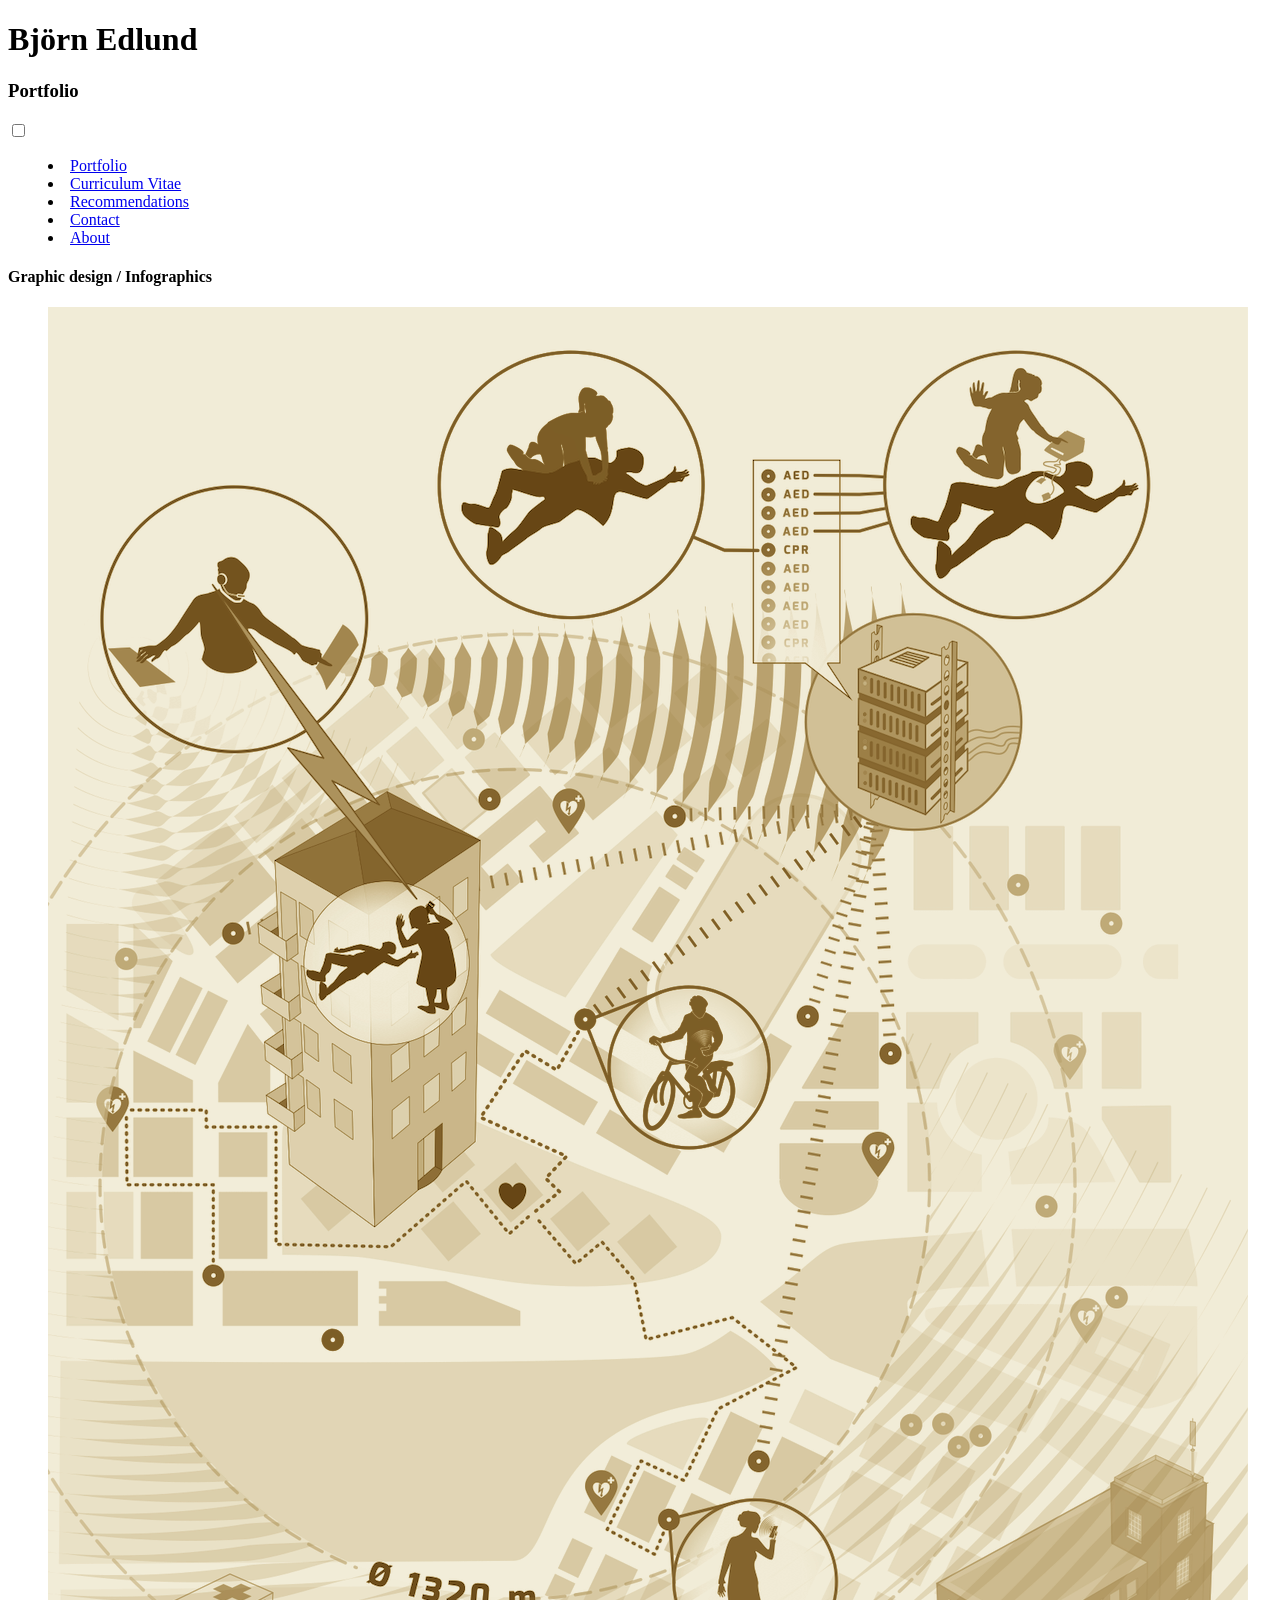
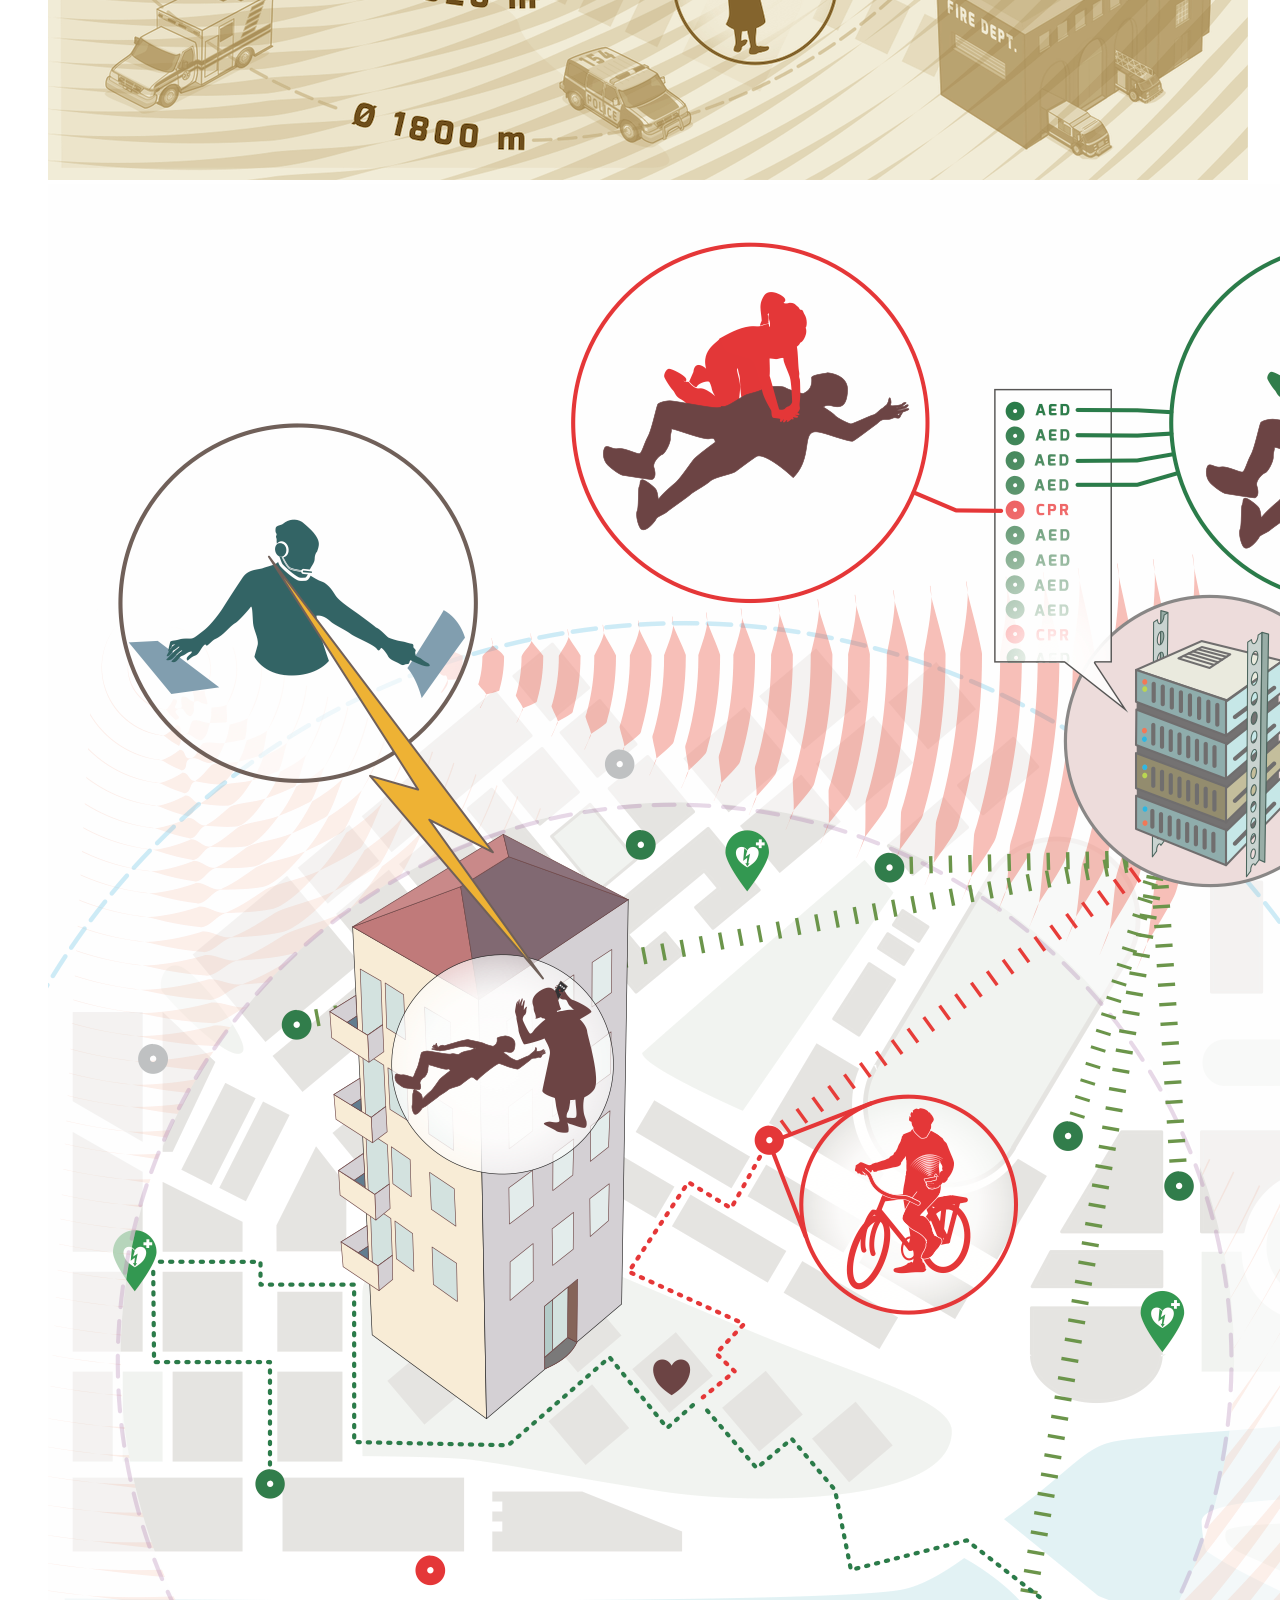
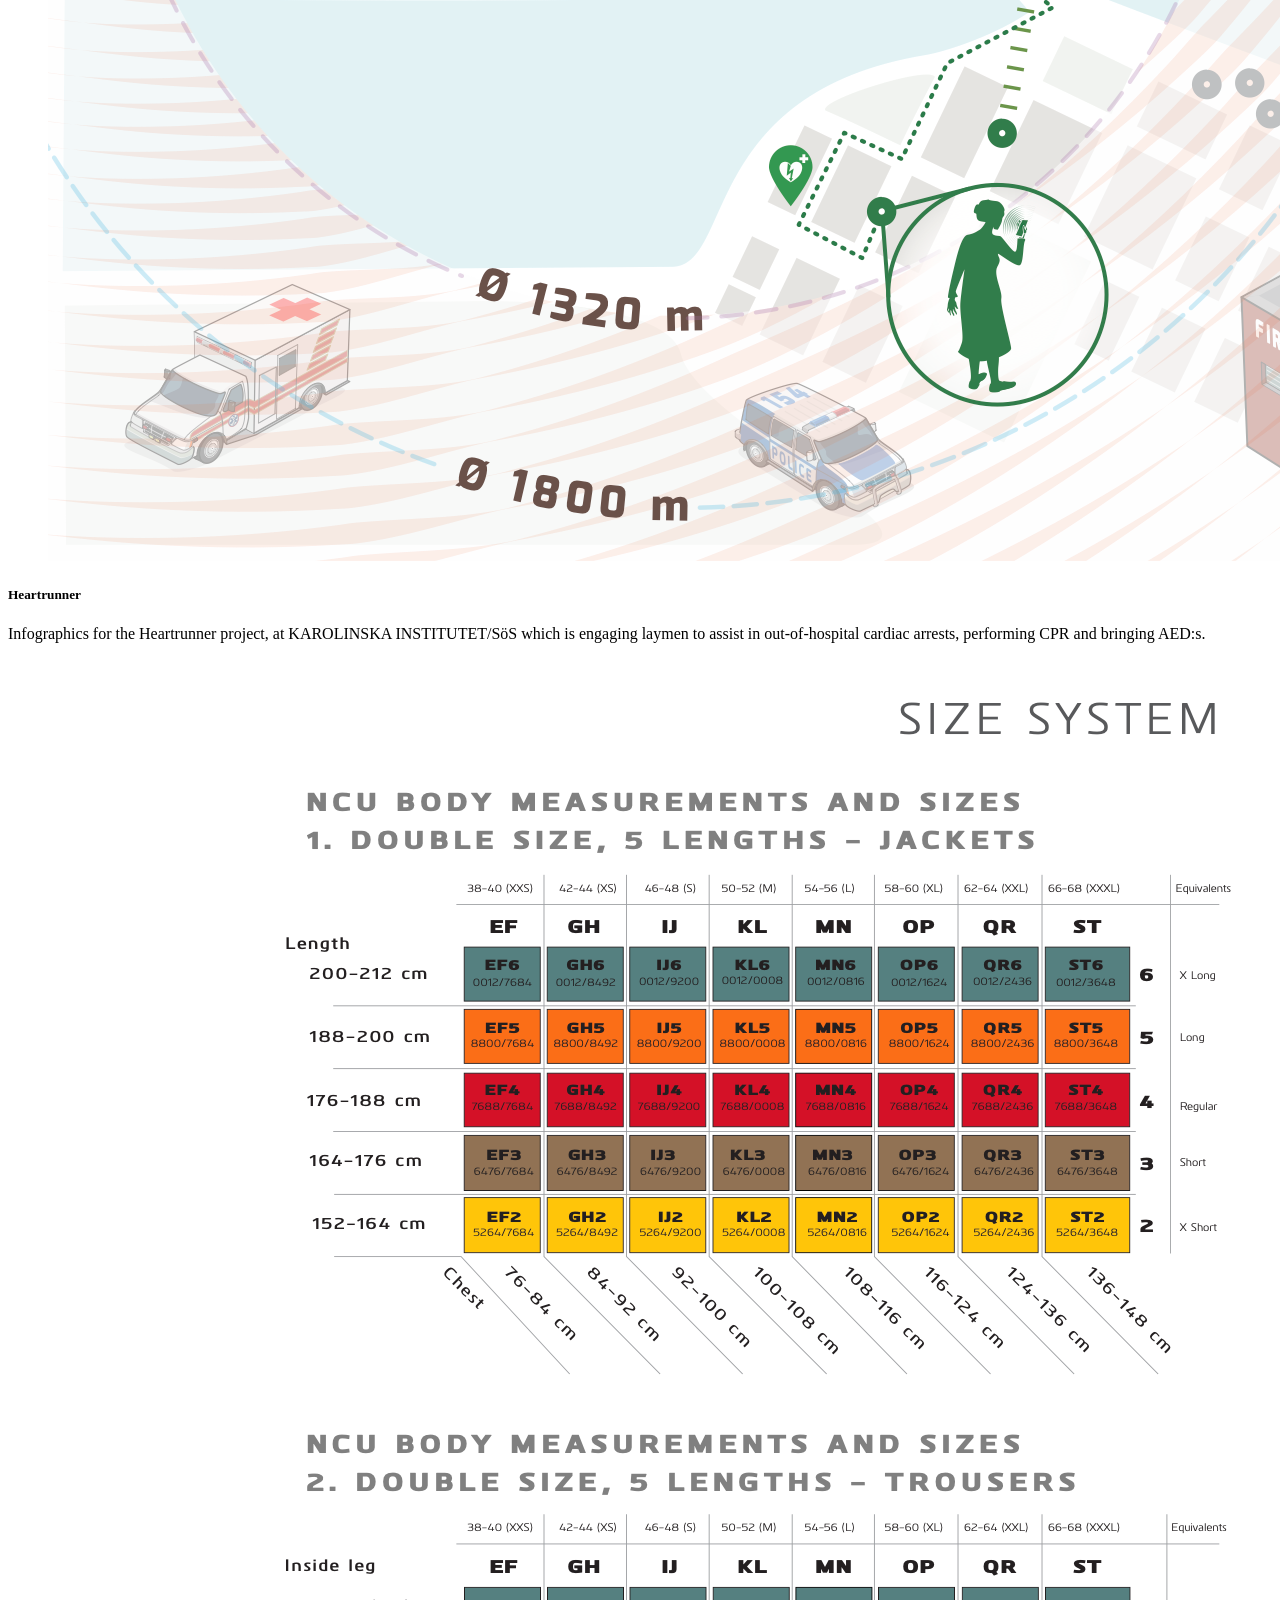
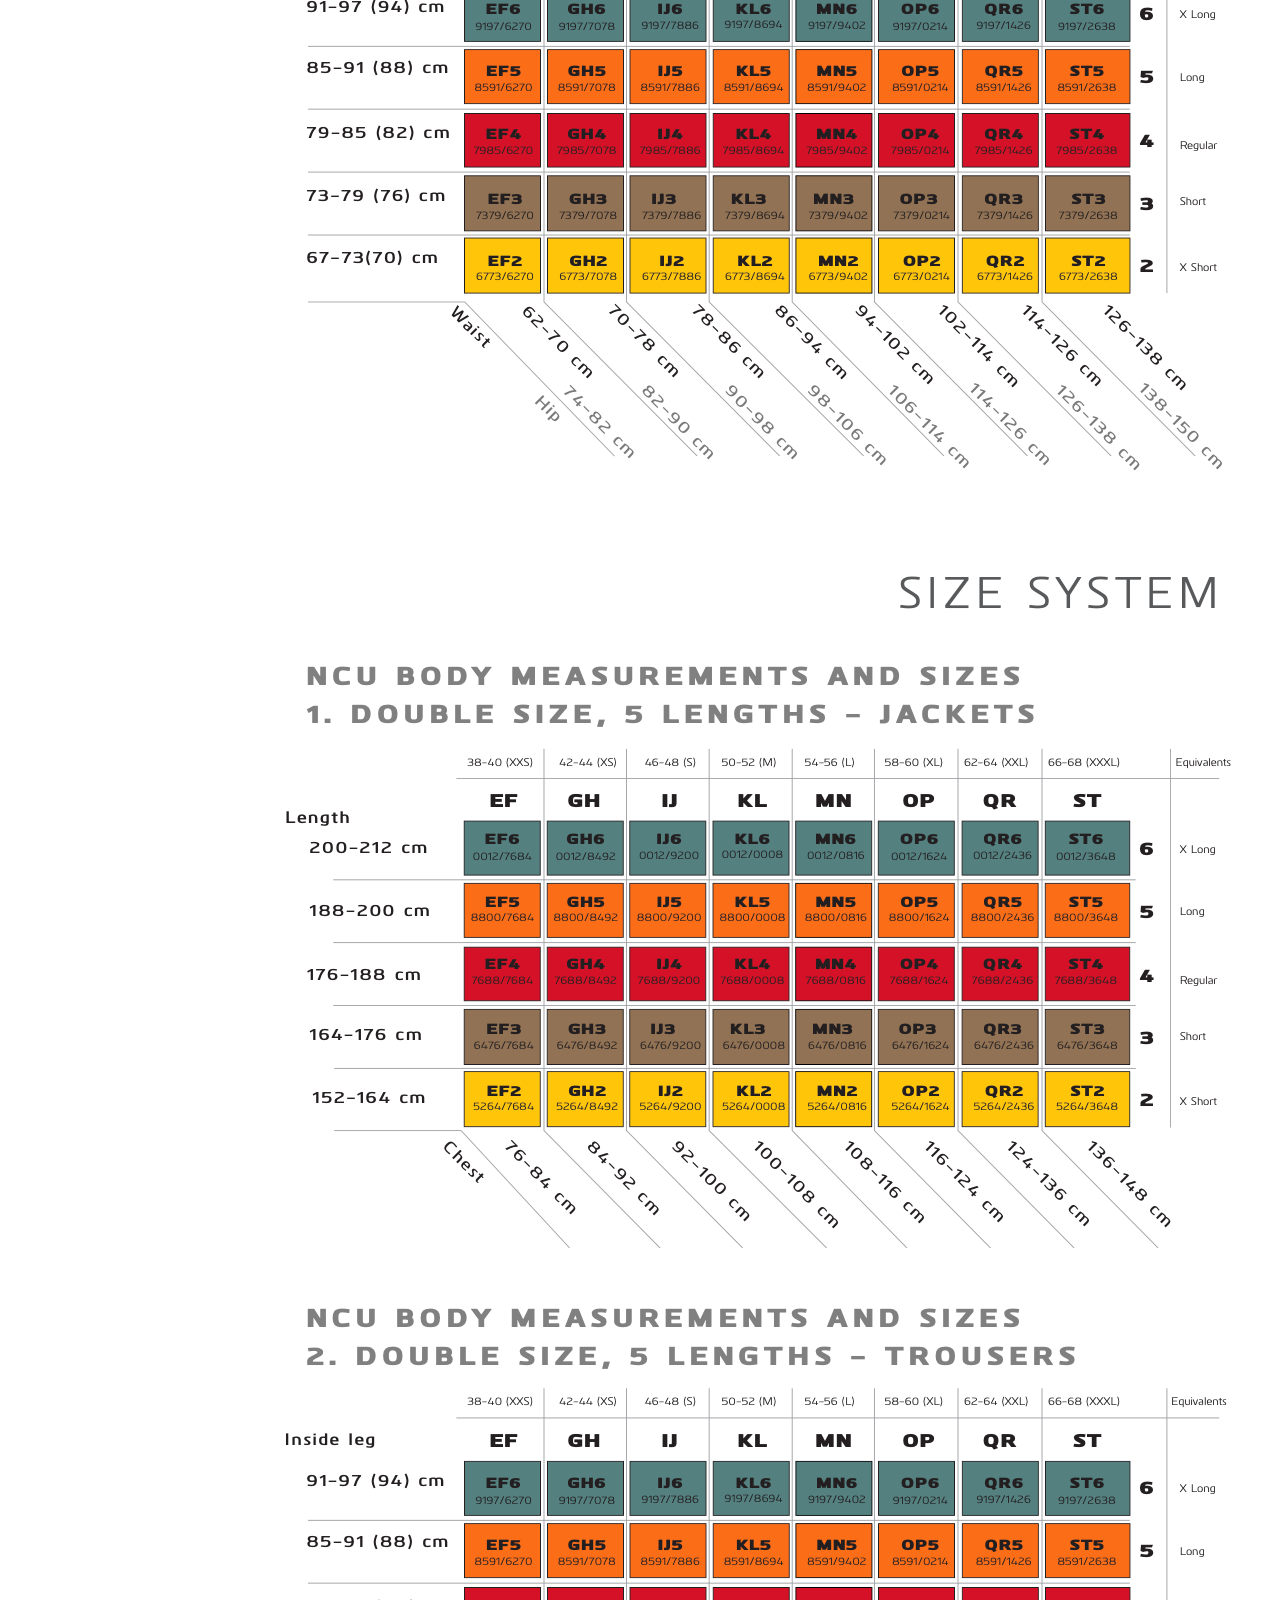
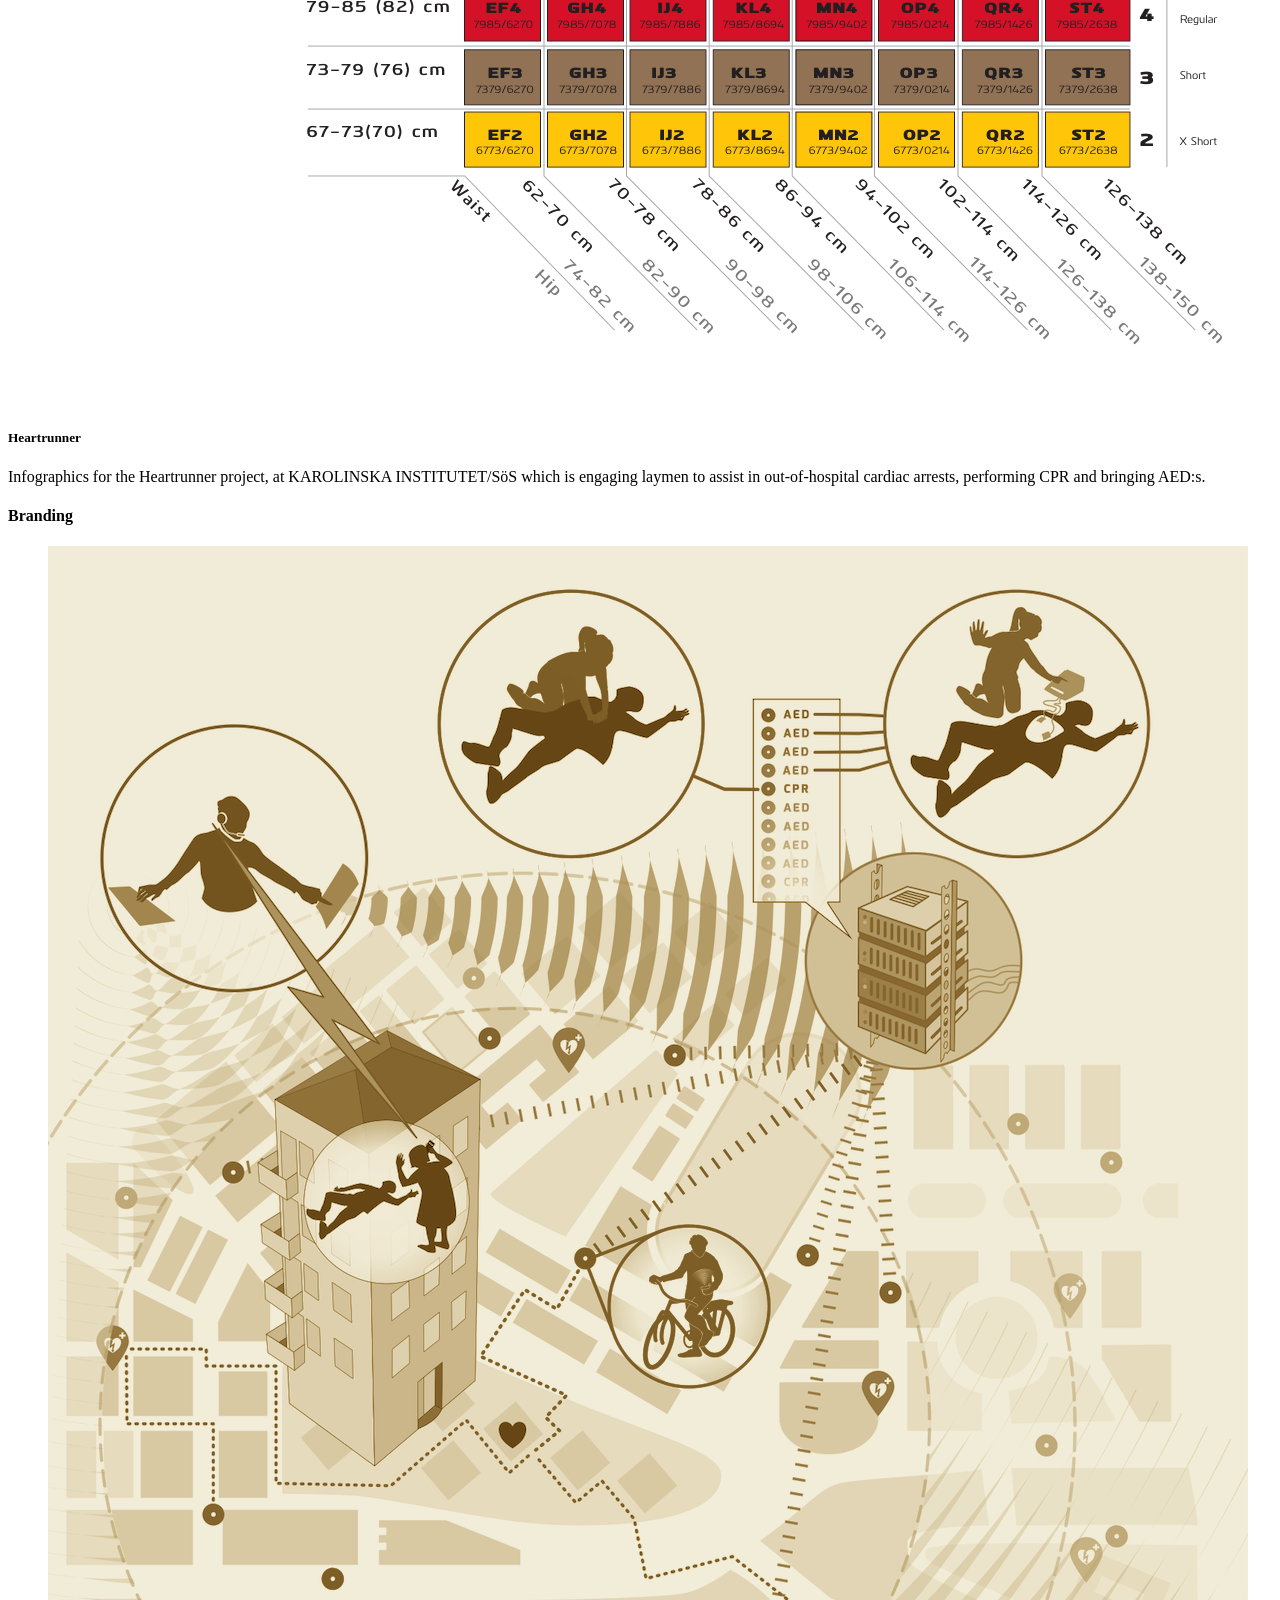
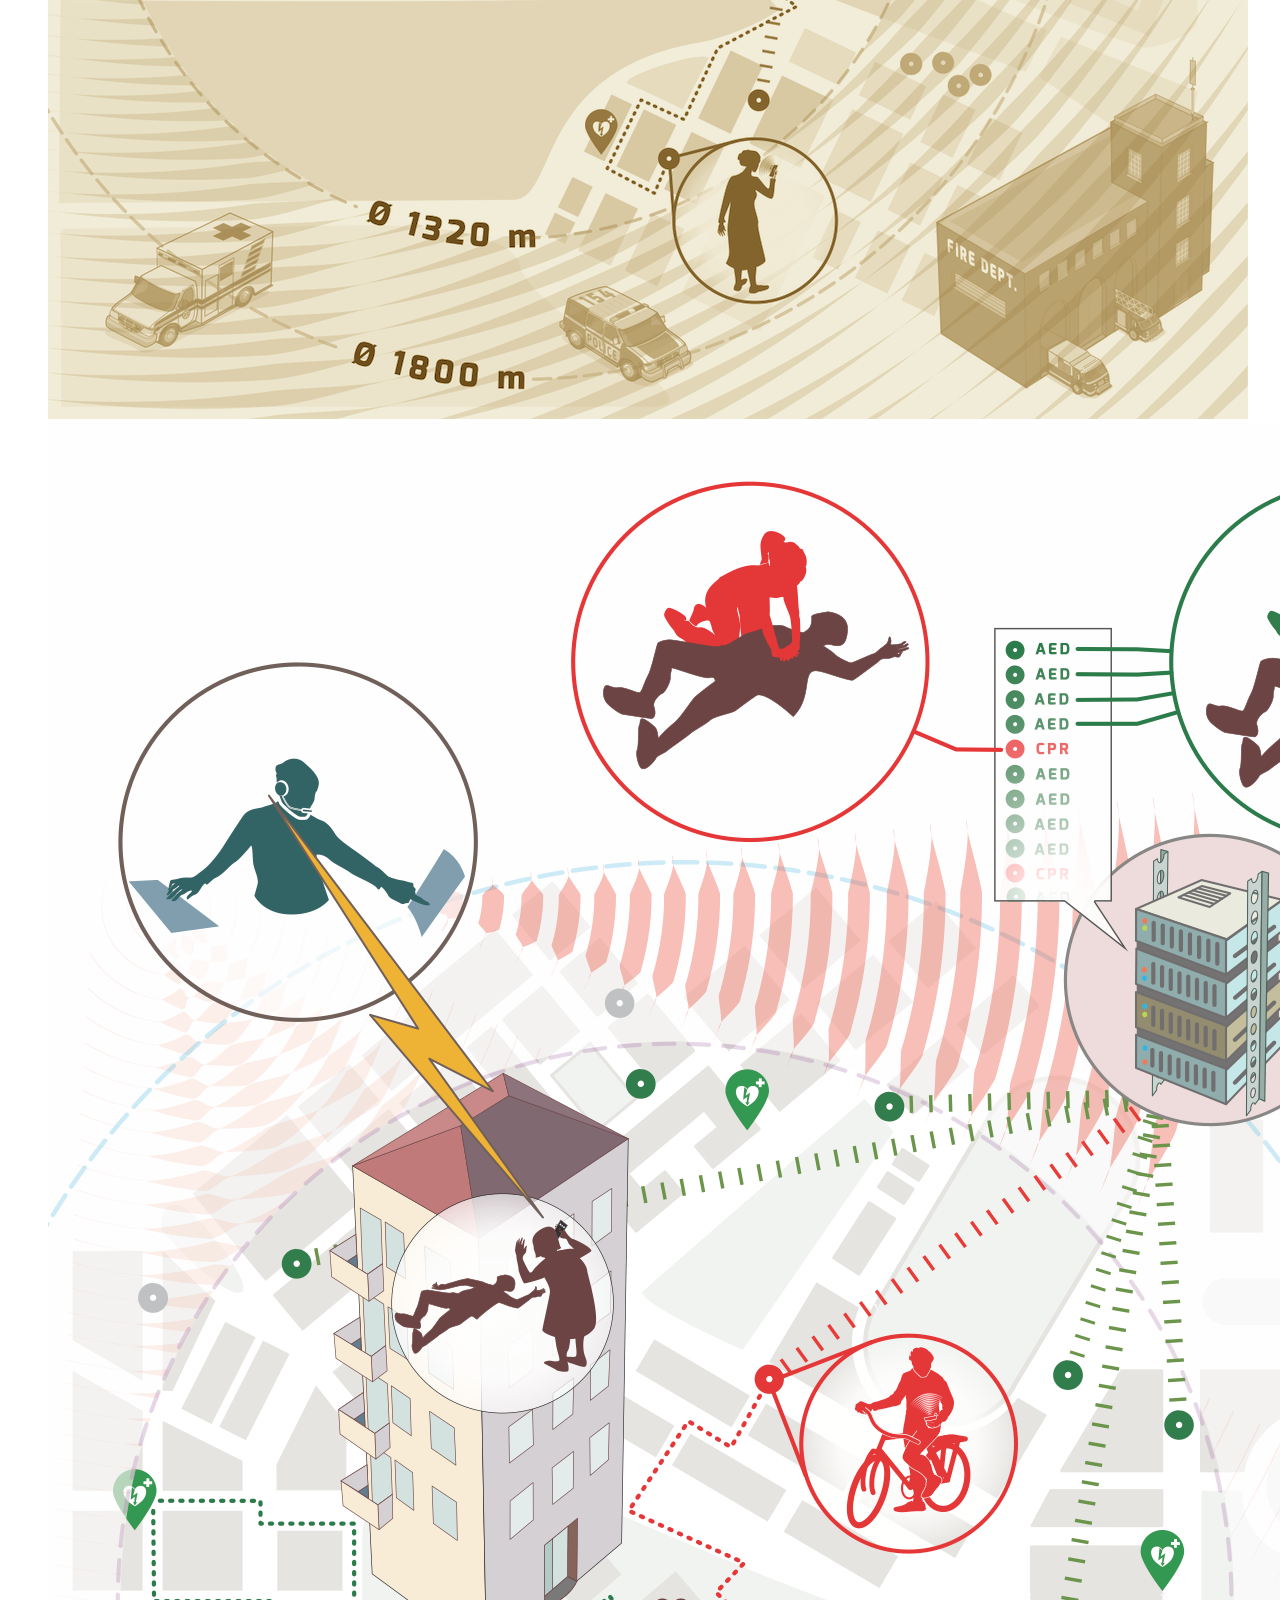
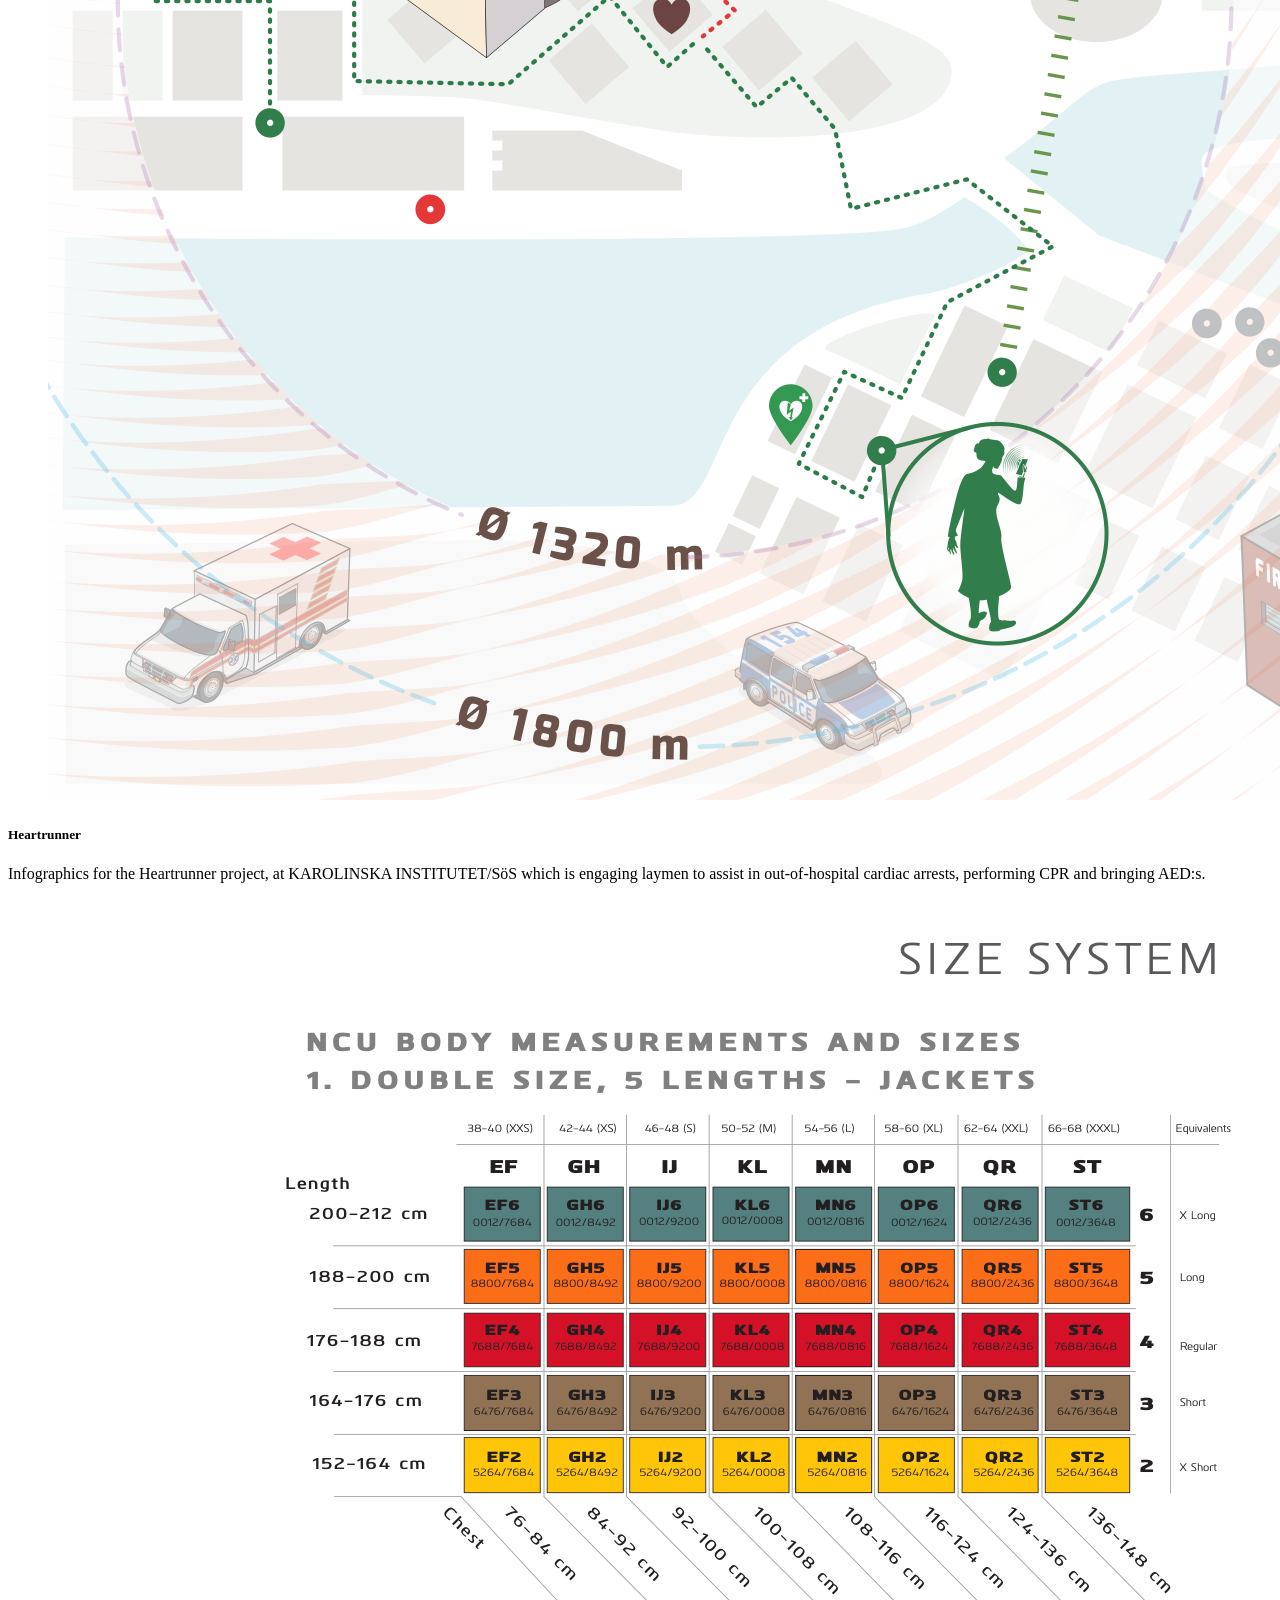
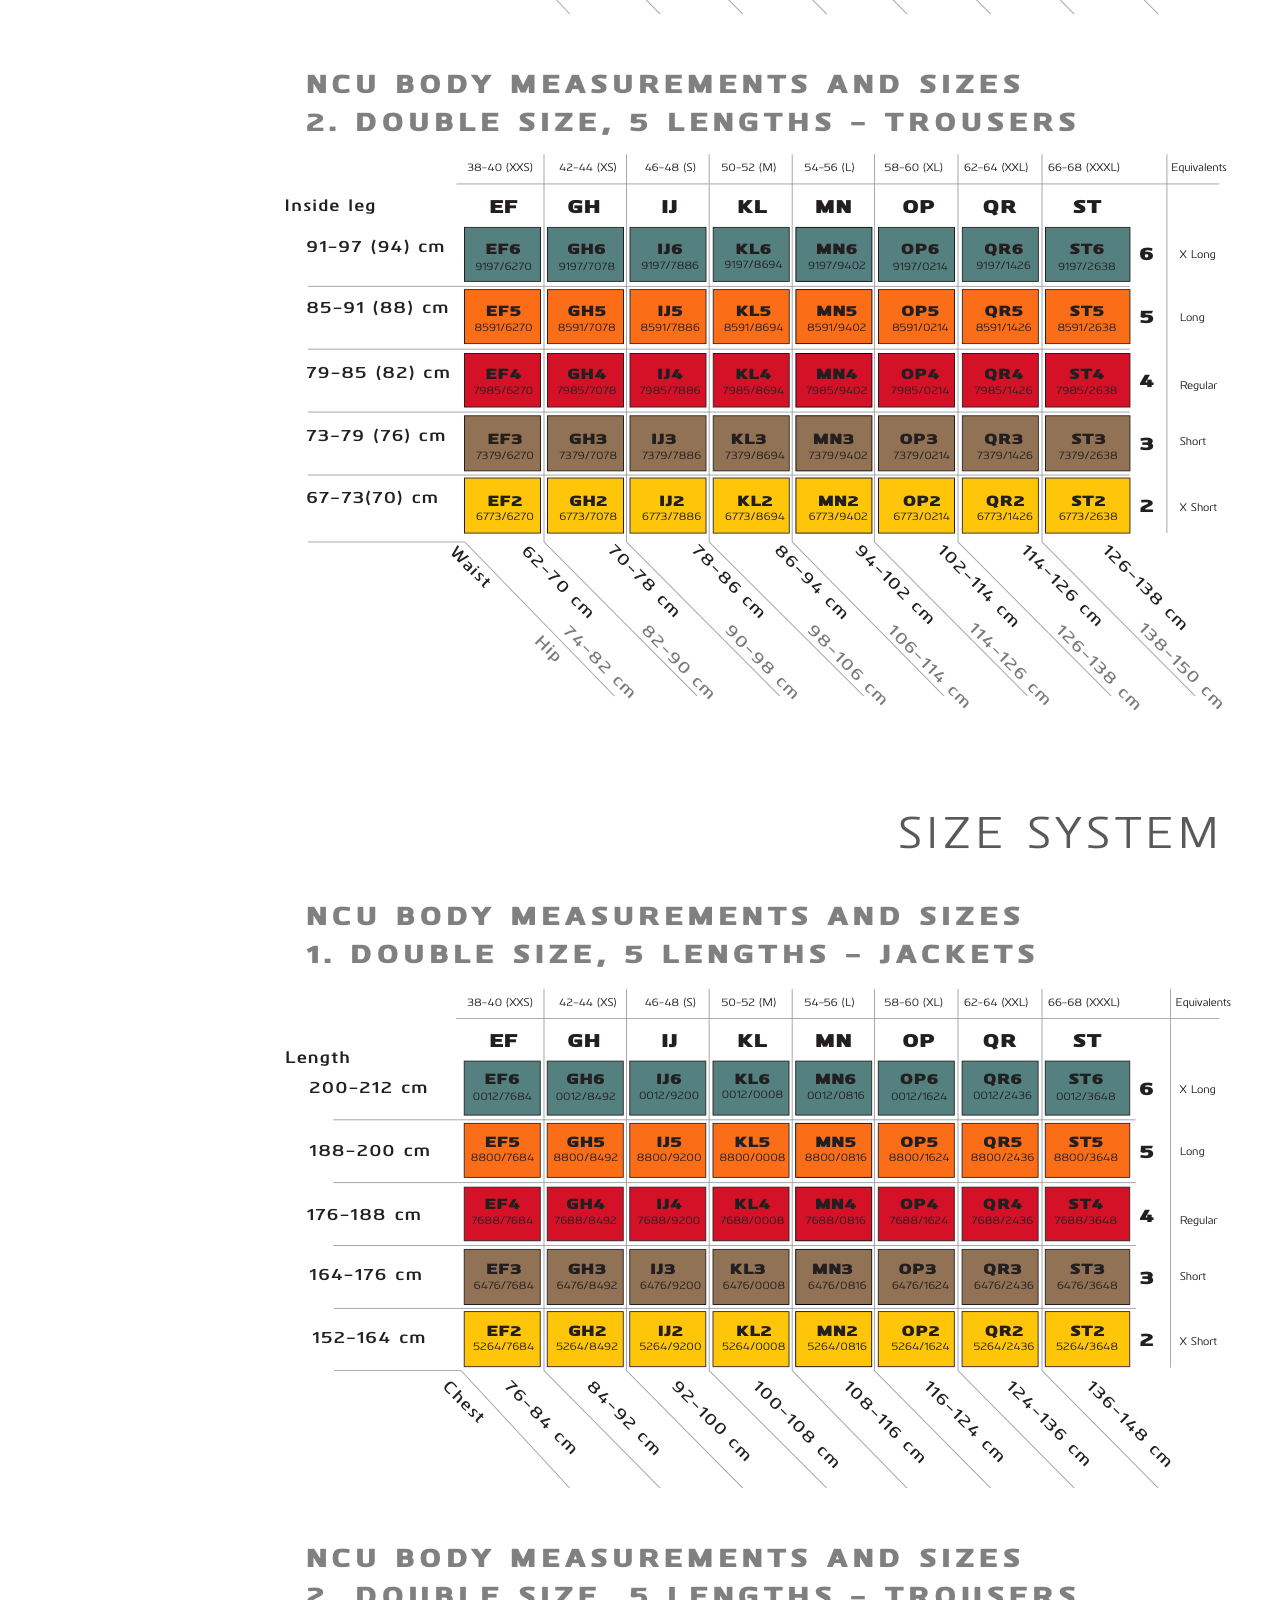
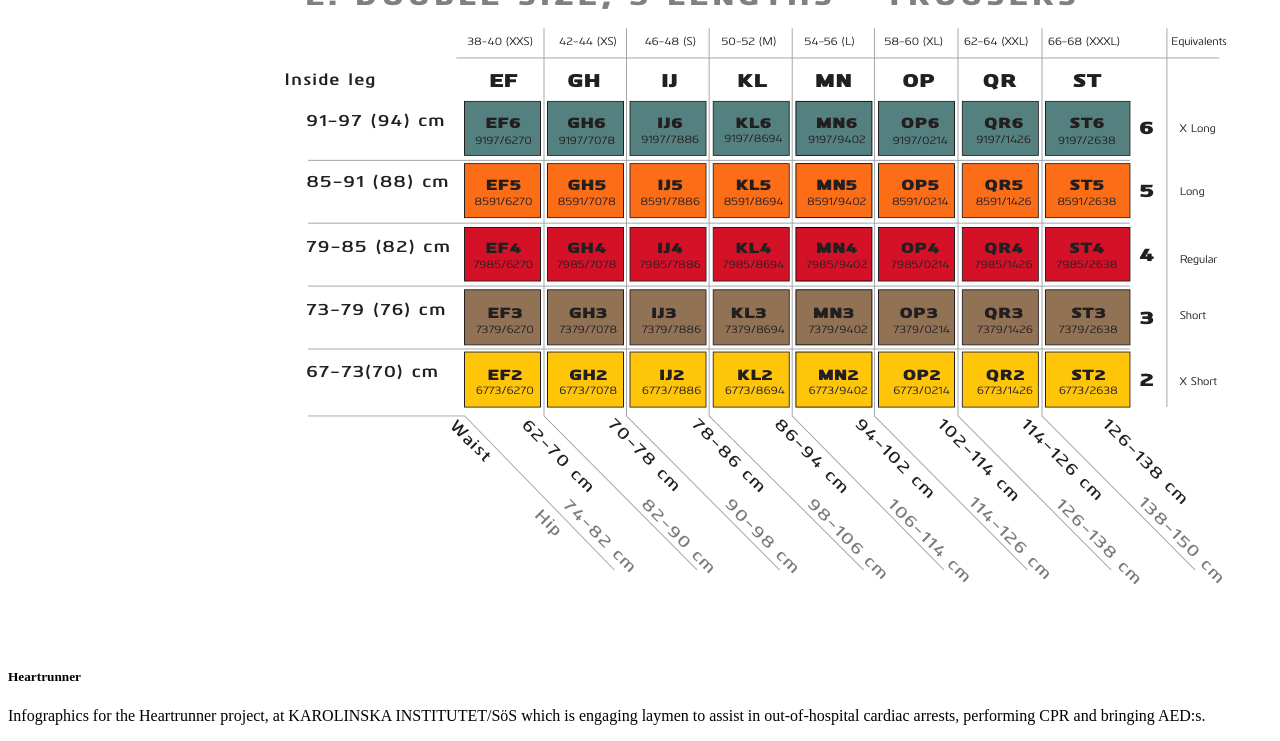
==== portfolio.html @ 6dee63bc "first commit" ====
<!DOCTYPE html>
<html lang="en">
  <head>
    <link rel="stylesheet" href="css/style.css" />
    <meta charset="UTF-8" />
    <link rel="preconnect" href="https://fonts.googleapis.com" />
    <link rel="preconnect" href="https://fonts.gstatic.com" crossorigin />
    <link
      href="https://fonts.googleapis.com/css2?family=Lexend+Exa:wght@100;200;300;400;500;600;700;800;900&family=Montserrat:ital,wght@0,100;0,200;0,300;0,400;0,500;0,600;0,700;0,800;0,900;1,100;1,200;1,300;1,400;1,500;1,600;1,700;1,800;1,900&family=Vollkorn:ital,wght@0,400;0,500;0,600;0,700;0,800;0,900;1,400;1,500;1,600;1,700;1,800;1,900&display=swap"
      rel="stylesheet"
    />
    <title>PORTFOLIO Björn Edlund</title>
  </head>
  <body>
    <div class="container portfolio-container">
      <header class="header portfolio-header">
        <h1 class="header__h1 portfolio-header__h1">Björn Edlund</h1>
        <h3 class="smallmedia-headline">Portfolio</h3>
        <nav class="navbar portfolio-navbar">
          <div class="navbar-foldout-container">
            <input
              class="navbar-menu__button"
              type="checkbox"
              role="”button”"
              tabindex="”0”"
              aria-expanded="false"
              aria-controls="menu"
              aria-label="Open the menu"
            />
            <menu class="navbar-menu portfolio-navbar-menu">
              <li class="menu__item">
                <a class="menu__link menu__link_current" href="portfolio.html"
                  >Portfolio</a
                >
              </li>
              <li class="menu__item">
                <a class="menu__link" href="cv.html">Curriculum Vitae</a>
              </li>
              <li class="menu__item">
                <a class="menu__link" href="recommendations.html"
                  >Recommendations</a
                >
              </li>
              <li class="menu__item">
                <a class="menu__link" href="contact.html">Contact</a>
              </li>
              <li class="menu__item">
                <a class="menu__link" href="index.html">About</a>
              </li>
            </menu>
          </div>
        </nav>
      </header>
      <div class="wrapper">
        <main class="main portfolio-main" id="main-content">
          <section class="main-section portfolio-main-section">
            <header class="portfolio-section-header">
              <h4 class="section__h4 portfolio-section__h4">
                Graphic design / Infographics
              </h4>
            </header>

            <div class="portfolio-articles">
              <article class="portfolio-main-article_odd">
                <figure>
                  <div class="hover-box">
                    <img
                      class="box__img"
                      src="img/Hrunner-state2_v-sepia.png"
                      alt="Heartrunner infographics"
                    />
                    <img
                      class="box__img_hover"
                      src="img/Hrunner-state2_v4.png"
                      alt="Heartrunner infographics"
                    />
                  </div>
                </figure>

                <div>
                  <h5>Heartrunner</h5>
                  <p>
                    Infographics for the Heartrunner project, at KAROLINSKA
                    INSTITUTET/SöS which is engaging laymen to assist in
                    out-of-hospital cardiac arrests, performing CPR and bringing
                    AED:s.
                  </p>
                </div>
              </article>
              <article class="portfolio-main-article_even">
                <figure>
                  <div class="hover-box">
                    <img
                      class="box__img"
                      src="img/NCU_measures.png"
                      alt="Heartrunner infographics"
                    />
                    <img
                      class="box__img_hover"
                      src="img/NCU_measures.png "
                      alt="Heartrunner infographics"
                    />
                  </div>
                </figure>
                <div>
                  <h5>Heartrunner</h5>
                  <p>
                    Infographics for the Heartrunner project, at KAROLINSKA
                    INSTITUTET/SöS which is engaging laymen to assist in
                    out-of-hospital cardiac arrests, performing CPR and bringing
                    AED:s.
                  </p>
                </div>
              </article>
            </div>
          </section>
          <section class="main-section portfolio-main-section">
            <header class="portfolio-section-header">
              <h4 class="section__h4 portfolio-section__h4">Branding</h4>
            </header>

            <div class="portfolio-articles">
              <article class="portfolio-main-article_odd">
                <figure>
                  <div class="hover-box">
                    <img
                      class="box__img"
                      src="img/Hrunner-state2_v-sepia.png"
                      alt="Heartrunner infographics"
                    />
                    <img
                      class="box__img_hover"
                      src="img/Hrunner-state2_v4.png"
                      alt="Heartrunner infographics"
                    />
                  </div>
                </figure>

                <div>
                  <h5>Heartrunner</h5>
                  <p>
                    Infographics for the Heartrunner project, at KAROLINSKA
                    INSTITUTET/SöS which is engaging laymen to assist in
                    out-of-hospital cardiac arrests, performing CPR and bringing
                    AED:s.
                  </p>
                </div>
              </article>
              <article class="portfolio-main-article_even">
                <figure>
                  <div class="hover-box">
                    <img
                      class="box__img"
                      src="img/NCU_measures.png"
                      alt="Heartrunner infographics"
                    />
                    <img
                      class="box__img_hover"
                      src="img/NCU_measures.png "
                      alt="Heartrunner infographics"
                    />
                  </div>
                </figure>
                <div>
                  <h5>Heartrunner</h5>
                  <p>
                    Infographics for the Heartrunner project, at KAROLINSKA
                    INSTITUTET/SöS which is engaging laymen to assist in
                    out-of-hospital cardiac arrests, performing CPR and bringing
                    AED:s.
                  </p>
                </div>
              </article>
            </div>
          </section>
          <!-- </div> -->
          <!-- 
        <h4 class="section__h4 portfolio-section__h4">Branding</h4>
        ERA <br />
        Perform <br />
        Waterfront <br />
        Fabel <br />
        Hoffmans <br />
        Snigel <br />
        Kilen <br />

        <h4 class="section__h4 portfolio-section__h4">industrial design</h4>
        <p>
          RAÄ <br />
          Atlet <br />
          ABB Robotics <br />
          Ultraljud <br />
          Sandvik Hand Tools <br />
          Fujitsu <br />
          UBI <br />
          Ericsson (AXE-N) <br />
          Ericsson MD <br />
          SNIGEL <br />
        </p>

        <h4 class="section__h4 portfolio-section__h4">Databases and Archives</h4>
        <p>
          Era/RAÄ <br />
          TILDE <br />
          …? <br />
        </p>

        <h4 class="section__h4 portfolio-section__h4">Standards Metadata</h4>
        <p>
          Dataelementkatalogen <br />
          ITT Flygt XML-DITA <br />
        </p>
        <h4 class="section__h4 portfolio-section__h4">Information Management</h4>
        <p>
          LEAN <br />
          Agile <br />
        </p>

        <h4 class="section__h4 portfolio-section__h4">Architecture</h4>
        <p>
          Flygaren <br />
          Steninge <br />
          Skaftö <br />
          Kilen <br />
          Norskt golv <br />
          Marmorlunden <br />
        </p>
        <h4 class="section__h4 portfolio-section__h4">Web</h4> -->
          <!-- </section> -->
        </main>
      </div>
      <!-- <footer class="footer portfolio-footer"></footer> -->
    </div>
  </body>
</html>
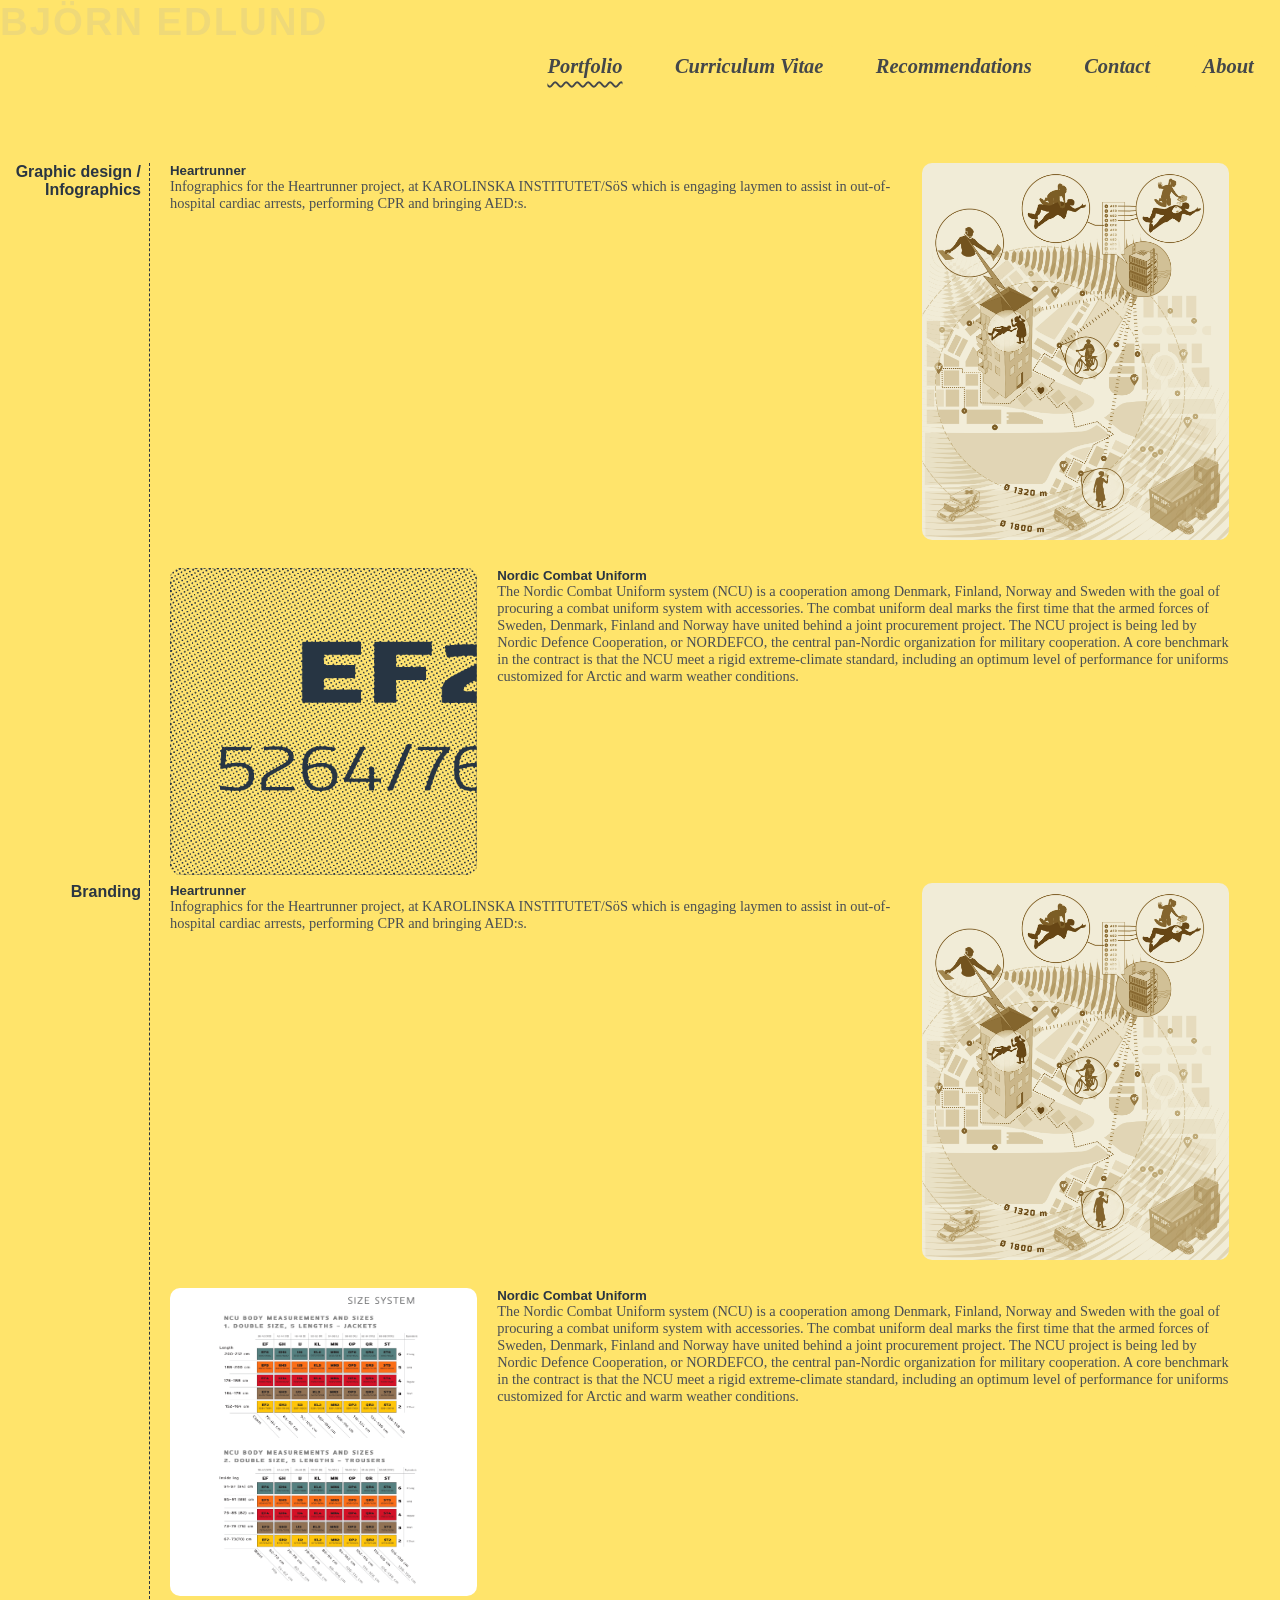
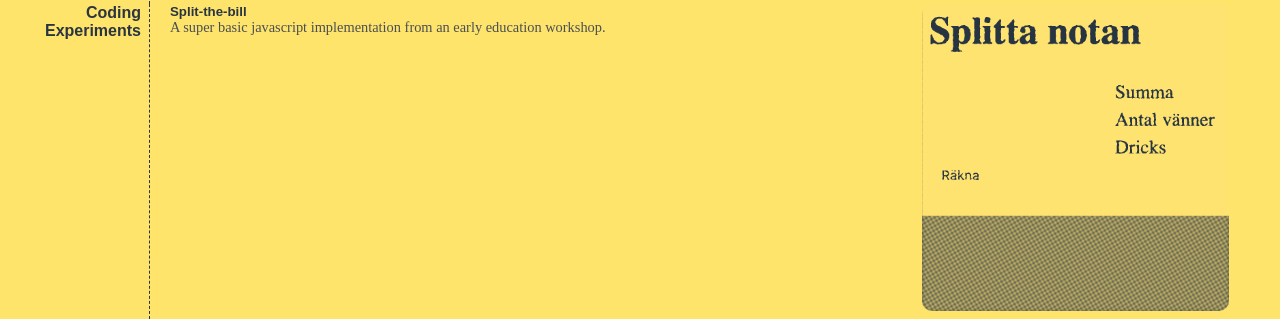
==== commit f6fda6f7: "added links and images" ====
--- a/portfolio.html
+++ b/portfolio.html
@@ -92,7 +92,7 @@
                   <div class="hover-box">
                     <img
                       class="box__img"
-                      src="img/NCU_measures.png"
+                      src="img/NCU-clip_yellow-ht.png"
                       alt="Heartrunner infographics"
                     />
                     <img
@@ -102,6 +102,49 @@
                     />
                   </div>
                 </figure>
+                <div>
+                  <h5>Nordic Combat Uniform</h5>
+                  <p>
+                    The Nordic Combat Uniform system (NCU) is a cooperation
+                    among Denmark, Finland, Norway and Sweden with the goal of
+                    procuring a combat uniform system with accessories. The
+                    combat uniform deal marks the first time that the armed
+                    forces of Sweden, Denmark, Finland and Norway have united
+                    behind a joint procurement project. The NCU project is being
+                    led by Nordic Defence Cooperation, or NORDEFCO, the central
+                    pan-Nordic organization for military cooperation. A core
+                    benchmark in the contract is that the NCU meet a rigid
+                    extreme-climate standard, including an optimum level of
+                    performance for uniforms customized for Arctic and warm
+                    weather conditions.
+                  </p>
+                </div>
+              </article>
+            </div>
+          </section>
+
+          <section class="main-section portfolio-main-section">
+            <header class="portfolio-section-header">
+              <h4 class="section__h4 portfolio-section__h4">Branding</h4>
+            </header>
+
+            <div class="portfolio-articles">
+              <article class="portfolio-main-article_odd">
+                <figure>
+                  <div class="hover-box">
+                    <img
+                      class="box__img"
+                      src="img/Hrunner-state2_v-sepia.png"
+                      alt="Heartrunner infographics"
+                    />
+                    <img
+                      class="box__img_hover"
+                      src="img/Hrunner-state2_v4.png"
+                      alt="Heartrunner infographics"
+                    />
+                  </div>
+                </figure>
+
                 <div>
                   <h5>Heartrunner</h5>
                   <p>
@@ -112,62 +155,72 @@
                   </p>
                 </div>
               </article>
+              <article class="portfolio-main-article_even">
+                <figure>
+                  <div class="hover-box">
+                    <img
+                      class="box__img"
+                      src="img/NCU_measures.png"
+                      alt="Heartrunner infographics"
+                    />
+                    <img
+                      class="box__img_hover"
+                      src="img/NCU_measures.png "
+                      alt="Heartrunner infographics"
+                    />
+                  </div>
+                </figure>
+                <div>
+                  <h5>Nordic Combat Uniform</h5>
+                  <p>
+                    The Nordic Combat Uniform system (NCU) is a cooperation
+                    among Denmark, Finland, Norway and Sweden with the goal of
+                    procuring a combat uniform system with accessories. The
+                    combat uniform deal marks the first time that the armed
+                    forces of Sweden, Denmark, Finland and Norway have united
+                    behind a joint procurement project. The NCU project is being
+                    led by Nordic Defence Cooperation, or NORDEFCO, the central
+                    pan-Nordic organization for military cooperation. A core
+                    benchmark in the contract is that the NCU meet a rigid
+                    extreme-climate standard, including an optimum level of
+                    performance for uniforms customized for Arctic and warm
+                    weather conditions.
+                  </p>
+                </div>
+              </article>
             </div>
           </section>
           <section class="main-section portfolio-main-section">
             <header class="portfolio-section-header">
-              <h4 class="section__h4 portfolio-section__h4">Branding</h4>
+              <h4 class="section__h4 portfolio-section__h4">
+                Coding Experiments
+              </h4>
             </header>
 
             <div class="portfolio-articles">
               <article class="portfolio-main-article_odd">
                 <figure>
-                  <div class="hover-box">
-                    <img
-                      class="box__img"
-                      src="img/Hrunner-state2_v-sepia.png"
-                      alt="Heartrunner infographics"
-                    />
-                    <img
-                      class="box__img_hover"
-                      src="img/Hrunner-state2_v4.png"
-                      alt="Heartrunner infographics"
-                    />
-                  </div>
-                </figure>
-
-                <div>
-                  <h5>Heartrunner</h5>
-                  <p>
-                    Infographics for the Heartrunner project, at KAROLINSKA
-                    INSTITUTET/SöS which is engaging laymen to assist in
-                    out-of-hospital cardiac arrests, performing CPR and bringing
-                    AED:s.
-                  </p>
-                </div>
-              </article>
-              <article class="portfolio-main-article_even">
-                <figure>
-                  <div class="hover-box">
-                    <img
-                      class="box__img"
-                      src="img/NCU_measures.png"
-                      alt="Heartrunner infographics"
-                    />
-                    <img
-                      class="box__img_hover"
-                      src="img/NCU_measures.png "
-                      alt="Heartrunner infographics"
-                    />
-                  </div>
-                </figure>
-                <div>
-                  <h5>Heartrunner</h5>
-                  <p>
-                    Infographics for the Heartrunner project, at KAROLINSKA
-                    INSTITUTET/SöS which is engaging laymen to assist in
-                    out-of-hospital cardiac arrests, performing CPR and bringing
-                    AED:s.
+                  <a href="https://github.com/eddygrove/split_the_bill">
+                    <div class="hover-box">
+                      <img
+                        class="box__img"
+                        src="img/split-bill_yellow-ht.png"
+                        alt="Split-the-Bill screenshot"
+                      />
+                      <img
+                        class="box__img_hover"
+                        src="img/split-bill-ht.png"
+                        alt="Heartrunner infographics"
+                      />
+                    </div>
+                  </a>
+                </figure>
+
+                <div>
+                  <h5>Split-the-bill</h5>
+                  <p>
+                    A super basic javascript implementation from an early
+                    education workshop.
                   </p>
                 </div>
               </article>
--- a/css/style.css
+++ b/css/style.css
@@ -0,0 +1,622 @@
+/*-------------------*\
+  #GLOBAL SETTINGS
+\*-------------------*/
+
+*,
+*::before,
+*::after {
+  box-sizing: border-box;
+  margin: 0;
+  padding: 0;
+}
+
+body {
+  font-family: "Vollkorn", Georgia, Times, "Times New Roman", serif;
+  color: #4a4f54;
+  background-color: #ffe46b;
+
+  /* background-image: url(../img/circ2_a.svg);
+    background-repeat: no-repeat;
+    background-size: auto 120vh; */
+}
+
+p {
+  font-size: clamp(0.7rem, 0.9rem, 1.3rem);
+}
+
+h1,
+h2,
+h3,
+h4,
+h5,
+h6 {
+  color: #2a3542;
+  font-family: "Lexend Exa", "Montserrat", Verdana, Geneva, Tahoma, sans-serif;
+}
+/* h4 {
+  font-size: clamp(1rem, 1.4rem, 1.6rem);
+}
+h5 {
+  font-size: clamp(1rem, 1.1rem, 1.5rem);
+} */
+
+hr {
+  border: 0;
+  border-bottom: 1px dashed #2a3542;
+}
+
+/* to honour "/n"-style line breaks from json files*/
+.myList > * p {
+  white-space: pre;
+}
+
+/*-------------------*\
+  #ANIMATED LOADER
+\*-------------------*/
+
+.lds-ellipsis {
+  display: inline-block;
+  position: relative;
+  width: 80px;
+  height: 80px;
+}
+.lds-ellipsis div {
+  position: absolute;
+  top: 73px;
+  width: 7px;
+  height: 7px;
+  border-radius: 50%;
+  background: #000000;
+  animation-timing-function: cubic-bezier(0, 1, 1, 0);
+}
+.lds-ellipsis div:nth-child(1) {
+  left: 8px;
+  animation: lds-ellipsis1 0.6s infinite;
+}
+.lds-ellipsis div:nth-child(2) {
+  left: 8px;
+  animation: lds-ellipsis2 0.6s infinite;
+}
+.lds-ellipsis div:nth-child(3) {
+  left: 32px;
+  animation: lds-ellipsis2 0.6s infinite;
+}
+.lds-ellipsis div:nth-child(4) {
+  left: 56px;
+  animation: lds-ellipsis3 0.6s infinite;
+}
+@keyframes lds-ellipsis1 {
+  0% {
+    transform: scale(0);
+  }
+  100% {
+    transform: scale(1);
+  }
+}
+@keyframes lds-ellipsis3 {
+  0% {
+    transform: scale(1);
+  }
+  100% {
+    transform: scale(0);
+  }
+}
+@keyframes lds-ellipsis2 {
+  0% {
+    transform: translate(0, 0);
+  }
+  100% {
+    transform: translate(24px, 0);
+  }
+}
+
+/*-------------------*\
+  #PAGE CONTAINERS
+\*-------------------*/
+
+.about-container,
+.container {
+  display: grid;
+  gap: 2vw;
+  grid-template-columns: 3fr 6fr 1fr;
+  grid-template-rows: 98px 70vh 1fr;
+}
+
+.portfolio-container {
+  display: grid;
+  gap: 0.8em;
+  grid-template-columns: auto 1fr 2fr 1fr auto;
+  grid-template-rows: 150px auto;
+}
+
+/* wrapper to help main area from disappearing under sticky header when in flex display  */
+
+/*-------------------*\
+  #HEADERS
+\*-------------------*/
+
+.about-header,
+.header {
+  grid-column: 1 / 4;
+  grid-row: 1 / 2;
+  position: sticky;
+  top: 0;
+  height: 8vw;
+  width: 100%;
+  z-index: 200;
+}
+
+.about-header__h1,
+.header__h1 {
+  color: #efd978;
+  font-size: clamp(3vw, 2.4rem, 7vw);
+  font-weight: 900;
+  text-transform: uppercase;
+  letter-spacing: 0.05em;
+  background-color: rgb(255, 228, 107);
+}
+
+/* headline when navbar menu is collapsed in e.g. mobile */
+.smallmedia-headline {
+  display: none;
+}
+/****** PORTFOLIO ******/
+.portfolio-header {
+  grid-column: 1 / 6;
+}
+
+.portfolio-header__h1 {
+}
+
+/*-------------------*\
+  #NAVIGATION
+\*-------------------*/
+
+.navbar,
+.about-navbar {
+  padding: 0 0 0 25px;
+  display: flex;
+  justify-content: flex-end;
+  background-color: #ffe46b;
+}
+
+.navbar-menu,
+.about-navbar-menu {
+  display: flex;
+  flex-wrap: wrap;
+  justify-content: flex-end;
+  list-style: none;
+  line-height: 0.8em;
+}
+
+.menu__item {
+  text-align: right;
+  /* padding-left: .5em; */
+  padding: 0 1em 0.5em 1em;
+
+  /* background-color: lightsalmon; */
+}
+
+.menu__link {
+  color: #44474a;
+  /* vw units for graceful shrinking */
+  font-size: clamp(1rem, 1.6vw, 1.7vw);
+  font-weight: 600;
+  font-style: italic;
+  text-decoration: none;
+  padding: 0.5em;
+  line-height: 2.2em;
+  background: #ffe46b;
+  cursor: pointer;
+  border-radius: 5px;
+  box-shadow: 0px 0px 0px 0px #44474a;
+  transition: box-shadow 0.2s linear;
+  /* margin: 0.5em; */
+}
+
+/* hover and active effects on links in menu */
+.menu__link:hover {
+  box-shadow: 0px 0px 3px 3px #44474a;
+}
+
+.menu__link:active {
+  color: #f32525;
+}
+
+/* disabling these hover and active effects on link serving as the current page title */
+.menu__link_current:hover {
+  box-shadow: none;
+}
+
+.menu__link_current:active {
+  color: currentColor;
+}
+
+/* styling the link serving as the current page title */
+.menu__link_current {
+  text-decoration: underline;
+  text-decoration-style: wavy;
+  text-decoration-thickness: 0.1em;
+  text-underline-offset: 0.4em;
+}
+
+/*-------------------*\
+  #FOLD OUT MENU SMALL SCREENS
+\*-------------------*/
+/* hamburger menu following Temani Afif on https://codepen.io/t_afif/pen/yLpWBrz */
+
+.navbar-menu__button {
+  --s: 5px; /* control the hamburger size */
+  border: none;
+  background: none;
+  padding: 0;
+  margin: calc(2 * var(--s)) 0;
+  cursor: pointer;
+  height: var(--s);
+  aspect-ratio: 5/1;
+  border-radius: 100px;
+  display: inline-block;
+  position: relative;
+  transition: 0.5s;
+  box-shadow: 0 calc(2 * var(--s)) 0 #000, 0 calc(-2 * var(--s)) 0 #000;
+  -webkit-appearance: none;
+  -moz-appearance: none;
+  appearance: none;
+}
+.navbar-menu__button:before,
+.navbar-menu__button:after {
+  content: "";
+  position: absolute;
+  inset: calc(-2 * var(--s)) 0;
+  transition: 0.4s;
+  background: radial-gradient(farthest-side, #000 98%, #0000) 0 / var(--s)
+      var(--s) repeat-x,
+    linear-gradient(#000 0 0) 50% / calc(100% - var(--s)) var(--s) no-repeat;
+}
+
+.navbar-menu__button:focus-visible {
+  outline: none;
+}
+
+.navbar-menu__button:focus-visible::before {
+  outline: 1px solid;
+  outline-offset: 5px;
+}
+
+.navbar-menu__button:hover {
+  box-shadow: 0 calc(1.6 * var(--s)) 0 #000, 0 calc(-1.6 * var(--s)) 0 #000;
+}
+
+.navbar-menu__button:checked {
+  box-shadow: 0 calc(6 * var(--s)) 0 #0000, 0 calc(-6 * var(--s)) 0 #0000;
+}
+
+.navbar-menu__button:checked::before,
+.navbar-menu__button:checked::after {
+  transform: rotate(45deg);
+  transition: 0.6s 0.1s;
+}
+
+.navbar-menu__button:checked::after {
+  transform: rotate(-45deg);
+}
+
+/* hide while on wider @media */
+.navbar-menu__button {
+  display: none;
+}
+
+/*-------------------*\
+  #FIGURE
+\*-------------------*/
+
+.about-figure,
+.figure {
+  grid-column: 1 / 2;
+  grid-row: 2 / 3;
+  justify-self: end; /* justifies the figure- within the grid area - to the right, adjacent to the main section  */
+  /* padding-top: 3em; */
+  /* background-color:blueviolet; */
+}
+
+.hover-box {
+  position: relative;
+  width: clamp(16vw, 24vw, 80vw);
+  /* width: 300px; */
+  display: inline-block;
+  overflow: hidden;
+}
+
+.box__img,
+.box__img_hover {
+  width: 100%;
+  border-radius: 10px;
+}
+
+.box__img {
+  transition: all linear 0.4s;
+}
+
+.box__img_hover {
+  position: absolute;
+  top: 0;
+  left: 0;
+  opacity: 0;
+  transition: all linear 0.4s;
+}
+
+.hover-box:hover img {
+  opacity: 0;
+}
+
+.hover-box:hover img.box__img_hover {
+  opacity: 1;
+}
+
+/*-------------------*\
+  #MAINS
+\*-------------------*/
+
+.main {
+  grid-column: 2 / 3;
+  /* padding: 2em; */
+}
+
+/****** CV ******/
+.cv-main-section__h4 {
+  font-weight: 300;
+  /* font-style: italic; */
+}
+
+/****** PORTFOLIO ******/
+.portfolio-main-section {
+  display: grid;
+  grid-template-columns: 150px auto;
+  gap: 20px;
+}
+
+.portfolio-section-header {
+  /* width: 180px; */
+  text-align: right;
+  border-right: #2a3542 dashed 1px;
+  padding: 0 8px 0 0;
+}
+
+.portfolio-articles {
+  display: flex;
+  flex-direction: column;
+  gap: 20px;
+}
+
+.portfolio-main-article_odd {
+  display: flex;
+  flex-direction: row-reverse;
+  justify-content: space-between;
+  gap: 20px;
+}
+
+.portfolio-main-article_even {
+  display: flex;
+  flex-direction: row;
+  gap: 20px;
+}
+/*-------------------*\
+  #FOOTER   
+\*-------------------*/
+
+.footer {
+  grid-column: 1 / 4;
+  grid-row: 3 / 4;
+  min-height: 100px;
+  bottom: 0;
+  position: fixed;
+  background-color: cadetblue;
+}
+
+/*-------------------*\
+  #MEDIA QUERIES
+\*-------------------*/
+
+@media screen and (max-width: 767px) {
+  /* LAYOUT IN MOBILE */
+
+  .about-container,
+  .container {
+    /* gap: 0.8em;
+    grid-template-columns: 1fr 2fr;
+    grid-auto-rows: auto; */
+    display: flex;
+    flex-direction: column;
+  }
+
+  /* FIGURE IN MOBILE */
+
+  .about-figure,
+  .figure {
+    display: flex;
+    flex-direction: column;
+  }
+
+  .hover-box {
+    align-self: center;
+  }
+
+  /* .about-figure__img,
+  .cv-figure__img,
+  .portfolio-figure__img {
+    width: clamp(80px, 40vw, 600px);
+  } */
+
+  /* .about-figure-section,
+  .figure-section {
+    display: flex;
+    justify-content: center;
+  } */
+
+  /* MAIN IN MOBILE */
+
+  .main {
+    grid-column: 1 / 3;
+    grid-row: 3 / 4;
+    justify-self: center;
+  }
+
+  .about-main-section,
+  .main-section {
+    padding: 0 5vw;
+  }
+
+  .main-section-block {
+    flex-direction: column;
+    align-content: center;
+  }
+
+  .footer {
+    grid-column: 1 / 4;
+    grid-row: 4 / 5;
+    min-height: 4em;
+    /* background-color: cadetblue; */
+  }
+
+  /****** PORTFOLIO-MAIN IN MOBILE ******/
+  .wrapper {
+    padding-top: 24vw;
+  }
+
+  .portfolio-main-section {
+    display: flex;
+    flex-direction: column;
+    align-items: center;
+  }
+
+  .portfolio-section-header {
+    /* width: 180px; */
+    text-align: center;
+    border-right: none;
+    padding: 0 0 8px 0;
+    border-bottom: #2a3542 dashed 1px;
+  }
+
+  .portfolio-articles {
+    /* display: flex; */
+    flex-direction: column;
+    align-items: center;
+    gap: 20px;
+  }
+
+  .portfolio-main-article_odd {
+    /* display: flex; */
+    flex-direction: column;
+    align-items: center;
+    gap: 20px;
+  }
+
+  .portfolio-main-article_even {
+    /* display: flex; */
+    flex-direction: column;
+    align-items: center;
+    gap: 20px;
+  }
+
+  /* .portfolio-main {
+    grid-column: 2 / 5;
+    gap: 0.8em;
+    grid-template-columns: repeat(10, 1fr);
+  }
+
+  .portfolio-section-header {
+    grid-column: 1/3;
+  }
+
+  .portfolio-main-project_odd {
+    grid-column: 3/7;
+  }
+
+  .portfolio-figure_odd {
+    grid-column: 7/10;
+    justify-self: center;
+  }
+
+  .portfolio-figure_even {
+    grid-column: 3/6;
+    justify-self: center;
+  }
+
+  .portfolio-main-project_even {
+    grid-column: 6/10;
+  } */
+
+  /* NAVIGATION IN MOBILE */
+
+  .smallmedia-headline {
+    margin: 0 auto;
+    text-align: center;
+    display: block;
+    height: 2em;
+    background: #ffe46b;
+  }
+
+  .navbar-foldout-container {
+    border-radius: 10px;
+    background-color: rgb(240, 255, 255, 0.9);
+  }
+
+  .navbar-foldout-container:has(input:not(:checked)) {
+    background-color: #0000;
+  }
+
+  .navbar-menu__button {
+    margin-left: auto;
+  }
+
+  .navbar-menu {
+    display: none;
+  }
+
+  .navbar,
+  .navbar-menu__button {
+    display: grid;
+    /* z-index: 3; */
+    background-color: rgba(0, 0, 0, 0);
+  }
+
+  .navbar-menu__button {
+    margin-right: 5px;
+  }
+
+  .navbar-menu__button:checked + menu {
+    display: flex;
+    position: sticky;
+    flex-direction: column;
+    padding: 40px;
+    margin: 0;
+    gap: 20px;
+  }
+
+  .menu__link {
+    display: flex;
+    flex-direction: column;
+    padding: 0.08em 0.5em;
+    /* margin: 0.1em 0.2em; */
+    line-height: 2;
+    box-shadow: 0px 0px 0px 0px #44474a;
+    transition: box-shadow 0.2s linear;
+    background: transparent;
+  }
+
+  .menu__link:hover {
+    box-shadow: 0px 0px 3px 3px;
+  }
+
+  .menu__link_current:hover {
+    box-shadow: none;
+  }
+
+  .menu__link_current:active {
+    color: currentColor;
+  }
+
+  .menu__link_current {
+    text-underline-offset: 0.2em;
+  }
+}
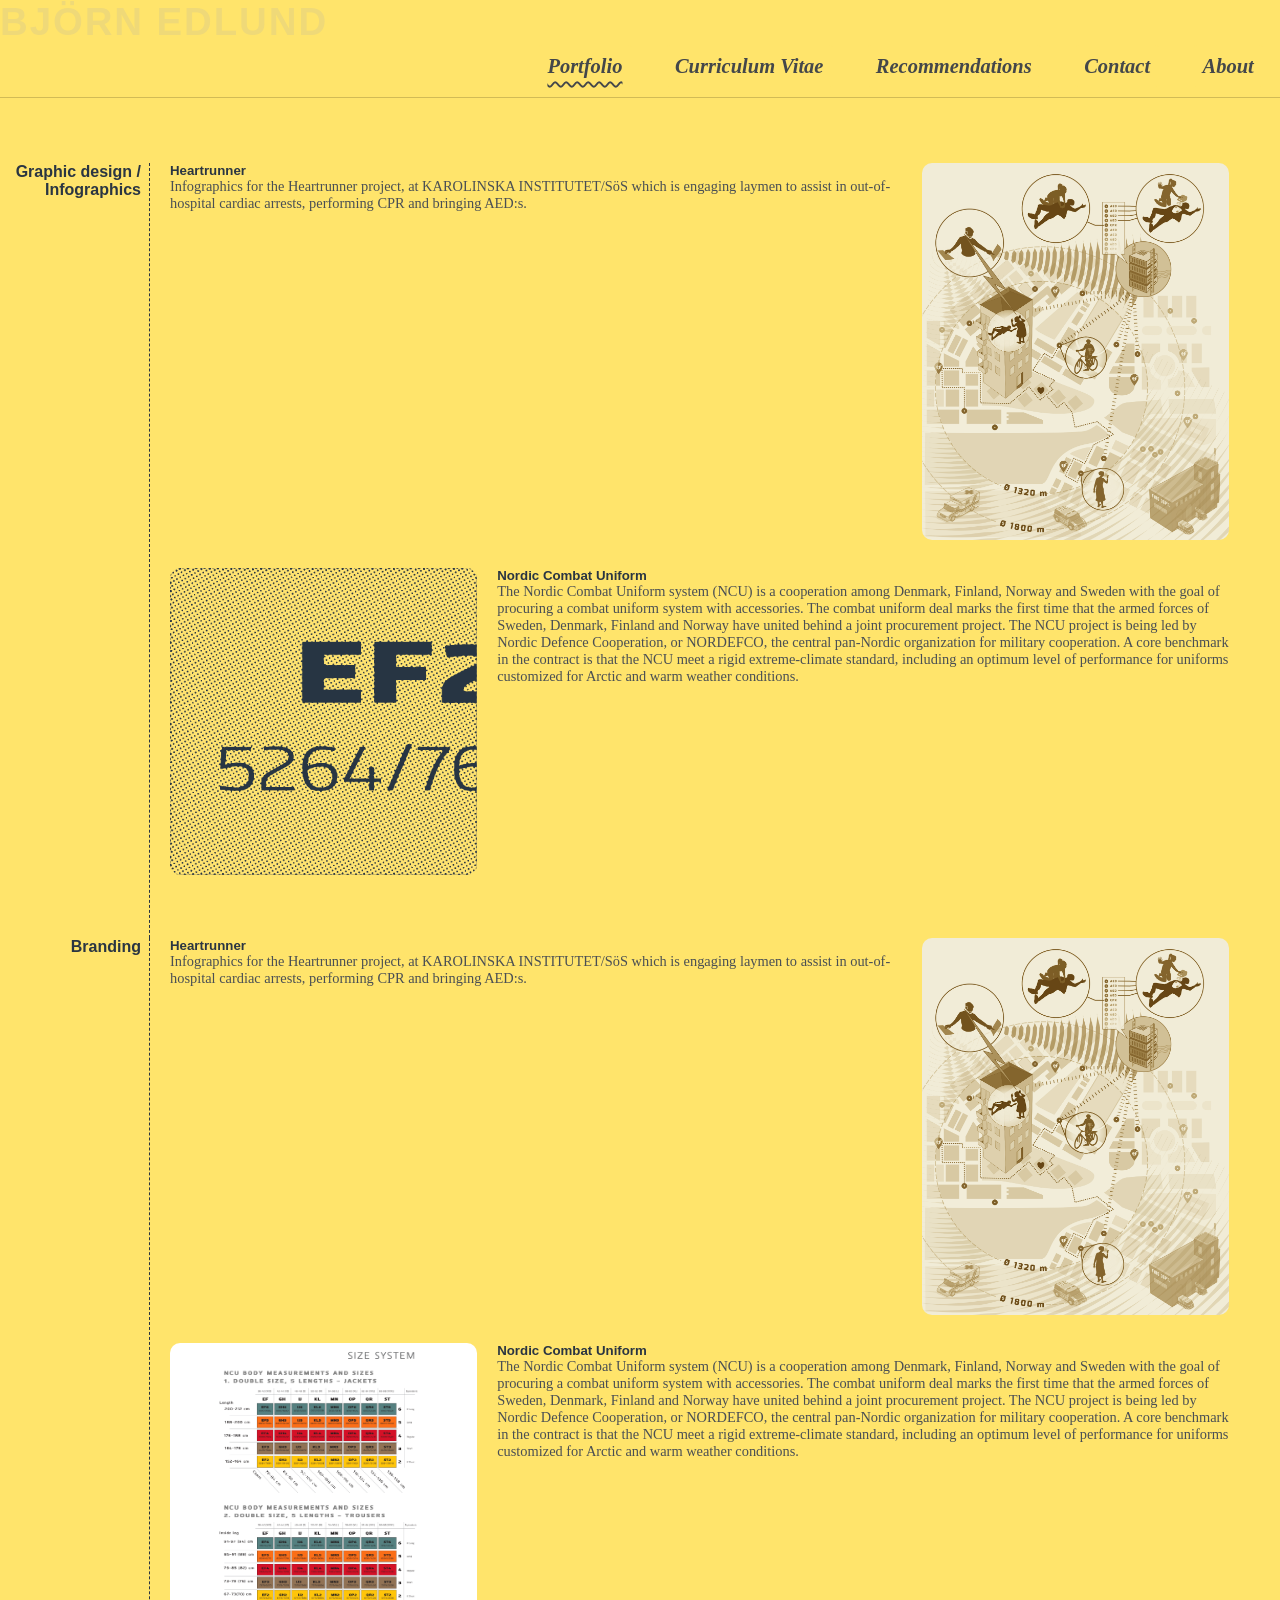
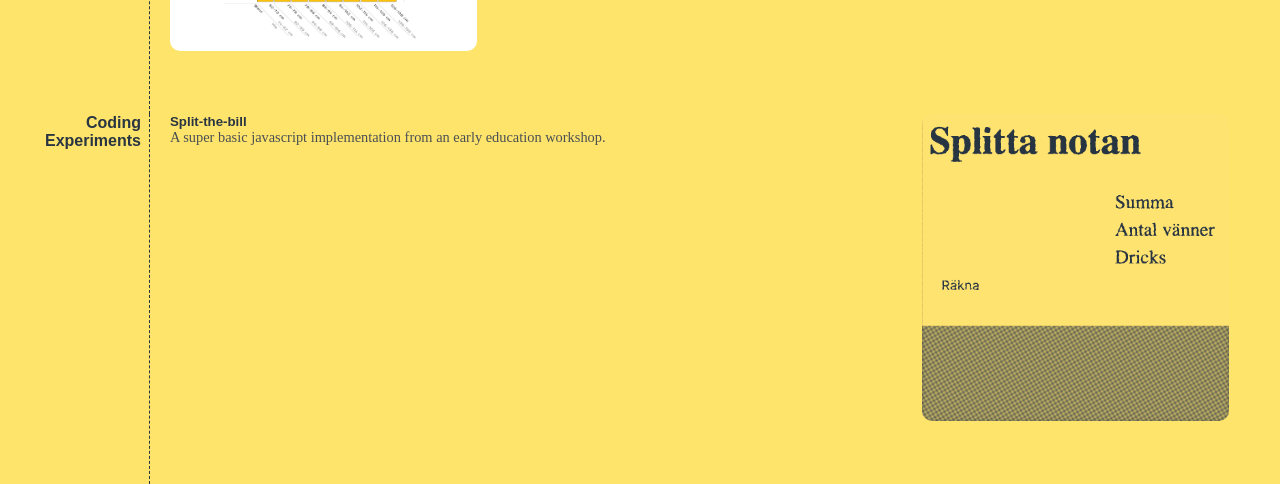
==== commit f10dd1f5: "added more scripts for dynamic content" ====
--- a/portfolio.html
+++ b/portfolio.html
@@ -9,6 +9,7 @@
       href="https://fonts.googleapis.com/css2?family=Lexend+Exa:wght@100;200;300;400;500;600;700;800;900&family=Montserrat:ital,wght@0,100;0,200;0,300;0,400;0,500;0,600;0,700;0,800;0,900;1,100;1,200;1,300;1,400;1,500;1,600;1,700;1,800;1,900&family=Vollkorn:ital,wght@0,400;0,500;0,600;0,700;0,800;0,900;1,400;1,500;1,600;1,700;1,800;1,900&display=swap"
       rel="stylesheet"
     />
+    <script src="js/github.js" defer></script>
     <title>PORTFOLIO Björn Edlund</title>
   </head>
   <body>
@@ -200,7 +201,10 @@
             <div class="portfolio-articles">
               <article class="portfolio-main-article_odd">
                 <figure>
-                  <a href="https://github.com/eddygrove/split_the_bill">
+                  <a
+                    href="https://github.com/eddygrove/split_the_bill"
+                    target="_blank"
+                  >
                     <div class="hover-box">
                       <img
                         class="box__img"
@@ -217,6 +221,8 @@
                 </figure>
 
                 <div>
+                  <div id="gitRepos"></div>
+
                   <h5>Split-the-bill</h5>
                   <p>
                     A super basic javascript implementation from an early
--- a/css/style.css
+++ b/css/style.css
@@ -178,6 +178,7 @@
   display: flex;
   justify-content: flex-end;
   background-color: #ffe46b;
+  border-bottom: #d2bb56 solid 1px;
 }
 
 .navbar-menu,
@@ -385,6 +386,7 @@
 .portfolio-articles {
   display: flex;
   flex-direction: column;
+  padding-bottom: 55px;
   gap: 20px;
 }
 
